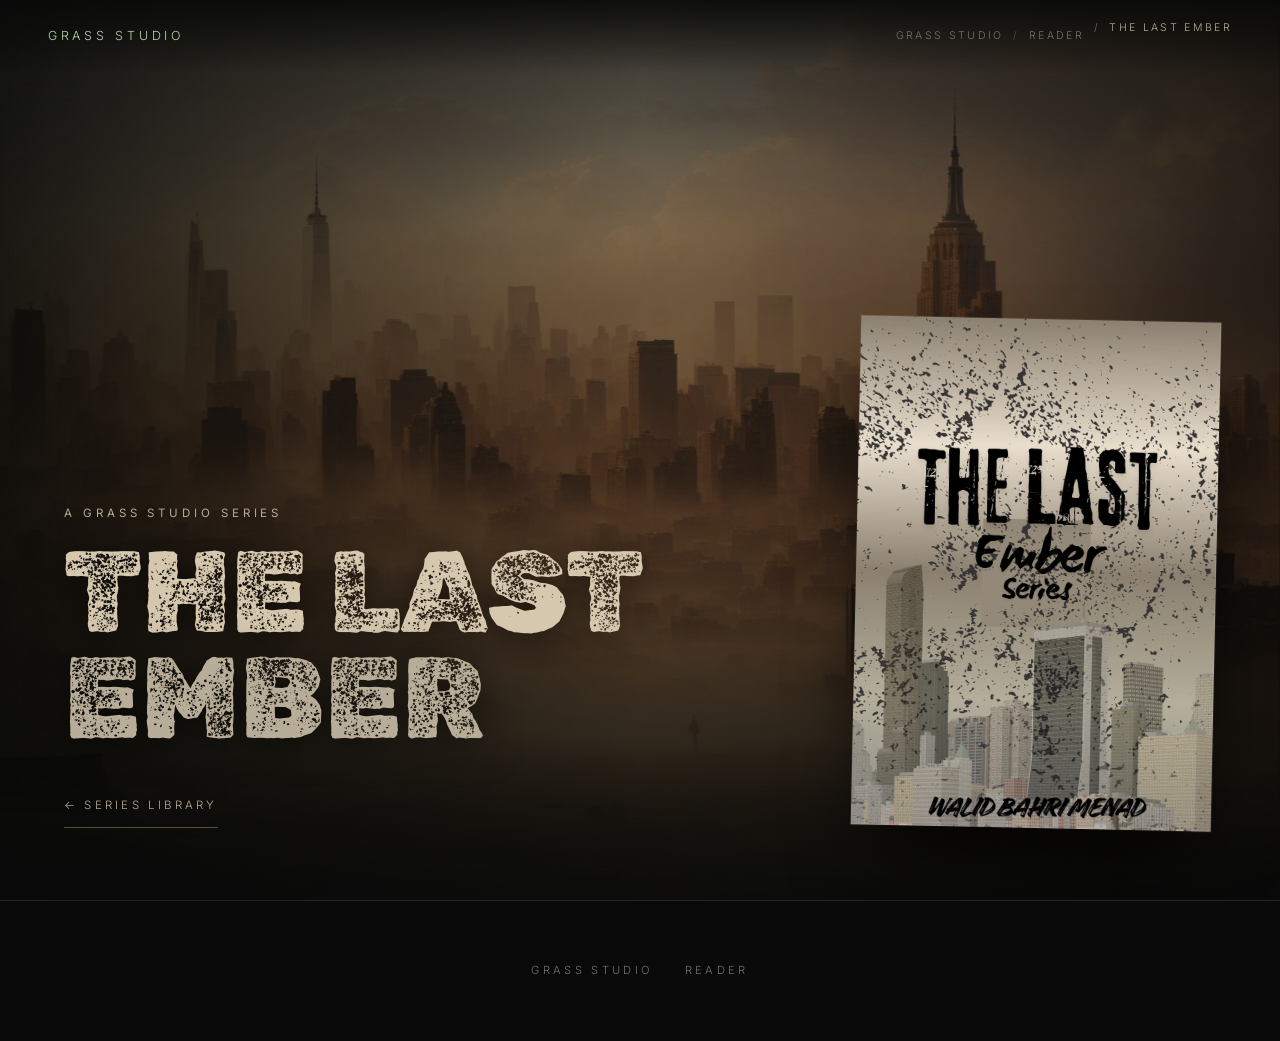
==== the-last-ember/index.html @ 10e845db "Add files via upload" ====
<!DOCTYPE html>
<html lang="en">
<head>
<meta charset="utf-8">
<meta name="viewport" content="width=device-width, initial-scale=1, viewport-fit=cover">
<title>The Last Ember — A Grass Studio Series</title>
<meta name="description" content="The Last Ember, a series by Grass Studio.">
<meta name="theme-color" content="#080908">
<link rel="preload" as="image" href="/the-last-ember/assets/the-last-ember-background-1536.jpg" imagesrcset="/the-last-ember/assets/the-last-ember-background-900.jpg 900w, /the-last-ember/assets/the-last-ember-background-1536.jpg 1536w" imagesizes="100vw">
<link href="https://fonts.googleapis.com/css2?family=Inter:wght@300;400;500&family=Rubik+Dirt&display=swap" rel="stylesheet">
<link rel="stylesheet" href="/the-last-ember/styles.css">
</head>
<body>
<header class="nav">
  <a class="brand" href="/#/select">Grass Studio</a>
  <nav aria-label="Breadcrumb">
    <ol class="crumbs">
      <li><a href="/#/select">Grass Studio</a></li>
      <li><a href="/#/reader">Reader</a></li>
      <li aria-current="page">The Last Ember</li>
    </ol>
  </nav>
</header>

<main>
  <section class="hero" aria-labelledby="title">
    <img class="hero-bg" src="/the-last-ember/assets/the-last-ember-background-1536.jpg"
         srcset="/the-last-ember/assets/the-last-ember-background-900.jpg 900w, /the-last-ember/assets/the-last-ember-background-1536.jpg 1536w"
         sizes="100vw" width="1536" height="1024" alt="" fetchpriority="high">
    <div class="shade" aria-hidden="true"></div>
    <div class="hero-inner">
      <div class="hero-text">
        <p class="label">A Grass Studio Series</p>
        <h1 id="title"><span>The Last</span> <span>Ember</span></h1>
        <a class="back" href="/#/reader">← Series library</a>
      </div>
      <figure class="cover">
        <img src="/the-last-ember/assets/the-last-ember-cover-900.webp" width="900" height="1273"
             alt="Official cover of The Last Ember series: distressed black title lettering over a dusty, desaturated city skyline.">
      </figure>
    </div>
  </section>

  <section class="world" id="world" hidden aria-labelledby="world-title">
    <h2 id="world-title" class="label">The World of The Last Ember</h2>
    <div id="synopsis"></div>
  </section>

  <section class="books" id="books" hidden aria-labelledby="books-title">
    <h2 id="books-title" class="label">The Books</h2>
    <ul id="book-list"></ul>
  </section>
</main>

<footer class="foot">
  <a href="/#/select">Grass Studio</a>
  <a href="/#/reader">Reader</a>
</footer>

<script src="/the-last-ember/content.js"></script>
<script src="/the-last-ember/script.js" defer></script>
</body>
</html>
---- the-last-ember/styles.css ----
:root{
  --charcoal:#151512;--black:#080908;--sepia:#B8AD98;--beige:#D5C8AF;--ash:#77736B;--warm:#A88C61;
  --display:"Rubik Dirt","Impact",system-ui,sans-serif;--sans:Inter,system-ui,sans-serif;
  --ease:cubic-bezier(.22,.7,.2,1);color-scheme:dark;
}
*,*::before,*::after{box-sizing:border-box}
html{scroll-padding-top:72px}
body{margin:0;background:var(--black);color:var(--beige);font-family:var(--sans);font-weight:300;line-height:1.7;overflow-x:hidden}
a{color:inherit;text-decoration:none}
:focus-visible{outline:2px solid var(--warm);outline-offset:4px}
.label{font-size:.72rem;letter-spacing:.34em;text-transform:uppercase;color:var(--sepia);font-weight:400;margin:0}

.nav{position:fixed;top:0;left:0;right:0;z-index:10;display:flex;justify-content:space-between;align-items:center;gap:1rem;
  padding:calc(env(safe-area-inset-top,0px) + 14px) clamp(16px,4vw,48px) 14px;background:linear-gradient(180deg,rgba(8,9,8,.85),transparent)}
.brand{font-size:.78rem;letter-spacing:.3em;text-transform:uppercase;color:#B7D6A5;min-height:44px;display:inline-flex;align-items:center}
.crumbs{list-style:none;margin:0;padding:0;display:flex;flex-wrap:wrap;gap:.2rem .6rem;font-size:.66rem;letter-spacing:.22em;text-transform:uppercase;color:var(--ash)}
.crumbs li+li::before{content:"/";margin-right:.6rem;opacity:.6}
.crumbs a{display:inline-block;padding:.5rem 0;transition:color .4s}
.crumbs a:hover{color:var(--beige)}
.crumbs [aria-current]{color:var(--sepia)}
@media(max-width:640px){.crumbs{display:none}}

.hero{position:relative;min-height:100vh;min-height:100svh;display:flex;align-items:flex-end;overflow:hidden;isolation:isolate}
.hero-bg{position:absolute;inset:-4% 0;width:100%;height:108%;object-fit:cover;object-position:68% 40%;z-index:-2;
  animation:reveal 2.8s var(--ease) both;will-change:transform}
@keyframes reveal{from{opacity:0;transform:scale(1.07)}to{opacity:1;transform:scale(1)}}
.shade{position:absolute;inset:0;z-index:-1;
  background:
    radial-gradient(ellipse 90% 80% at 55% 45%,transparent 35%,rgba(8,9,8,.75) 100%),
    linear-gradient(90deg,rgba(8,9,8,.88) 0%,rgba(21,21,18,.45) 50%,rgba(8,9,8,.55) 100%),
    linear-gradient(180deg,rgba(8,9,8,.45) 0%,transparent 25%,transparent 55%,var(--black) 100%)}
.hero-inner{width:100%;max-width:1280px;margin:0 auto;padding:clamp(96px,14vh,140px) clamp(20px,5vw,64px) clamp(40px,8vh,88px);
  display:grid;grid-template-columns:minmax(0,1fr) minmax(220px,360px);gap:clamp(24px,5vw,80px);align-items:end}
.hero-text{animation:fade 1.6s var(--ease) .9s both}
h1{font-family:var(--display);font-weight:400;text-transform:uppercase;line-height:.92;margin:1rem 0 2rem;color:var(--beige);
  font-size:clamp(2.6rem,9vw,7.2rem);text-shadow:0 4px 40px rgba(0,0,0,.7)}
h1 span{display:block}
h1 span+span{color:var(--sepia)}
.back{display:inline-flex;align-items:center;min-height:44px;font-size:.72rem;letter-spacing:.28em;text-transform:uppercase;color:var(--sepia);
  border-bottom:1px solid rgba(168,140,97,.5);transition:color .4s,border-color .4s}
.back:hover{color:var(--beige);border-color:var(--warm)}
.cover{margin:0;animation:rise 1.8s var(--ease) 1.2s both}
.cover img{display:block;width:100%;height:auto;aspect-ratio:1587/2245;object-fit:contain;
  box-shadow:0 40px 80px -20px rgba(0,0,0,.9),0 0 0 1px rgba(213,200,175,.08);transform:rotate(1.2deg)}
@keyframes fade{from{opacity:0;transform:translateY(10px)}to{opacity:1;transform:none}}
@keyframes rise{from{opacity:0;transform:translateY(40px)}to{opacity:1;transform:none}}
@media(max-width:820px){
  .hero{align-items:flex-start}
  .hero-inner{grid-template-columns:1fr;align-items:start;padding-top:96px}
  .hero-bg{object-position:72% 40%}
  .cover{max-width:300px;margin-bottom:1rem}
  .cover img{transform:none}
  h1{margin-bottom:1.4rem}
}

.world,.books{max-width:760px;margin:0 auto;padding:clamp(56px,10vw,120px) clamp(20px,5vw,32px);border-top:1px solid rgba(119,115,107,.25)}
.world p{margin:1.5rem 0 0;font-size:1.05rem;color:var(--beige)}
.books{max-width:1000px}
.books ul{list-style:none;margin:2rem 0 0;padding:0;display:grid;grid-template-columns:repeat(auto-fill,minmax(min(100%,200px),1fr));gap:32px}
.books img{display:block;width:100%;height:auto;object-fit:contain;box-shadow:0 30px 60px -25px #000}
.books h3{margin:.8rem 0 0;font-weight:400;font-size:1rem;color:var(--beige)}
.books p{margin:.2rem 0 0;font-size:.85rem;color:var(--ash)}

.foot{display:flex;justify-content:center;gap:2rem;padding:48px 20px calc(48px + env(safe-area-inset-bottom,0px));border-top:1px solid rgba(119,115,107,.25);
  font-size:.7rem;letter-spacing:.3em;text-transform:uppercase;color:var(--ash)}
.foot a{min-height:44px;display:inline-flex;align-items:center;transition:color .4s}
.foot a:hover{color:#B7D6A5}

@media(prefers-reduced-motion:reduce){
  *,*::before,*::after{animation:none!important;transition:none!important}
}
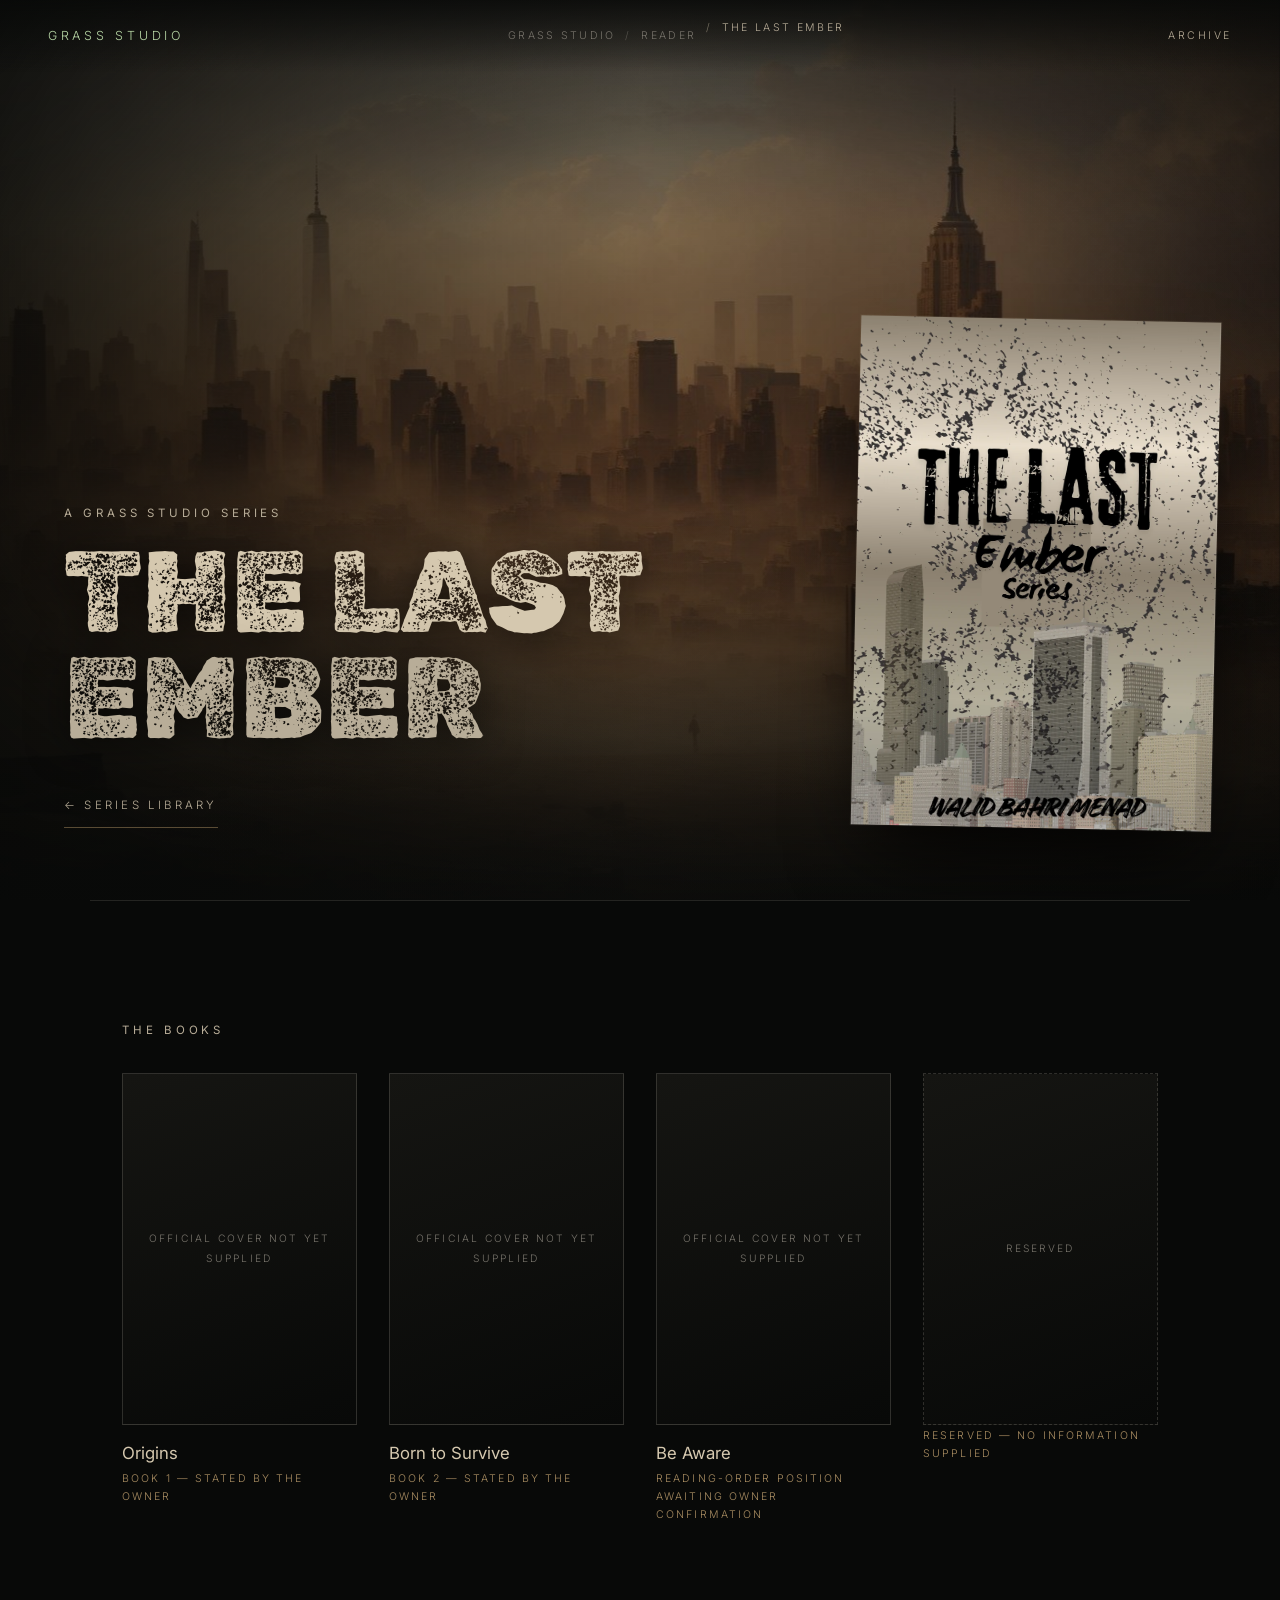
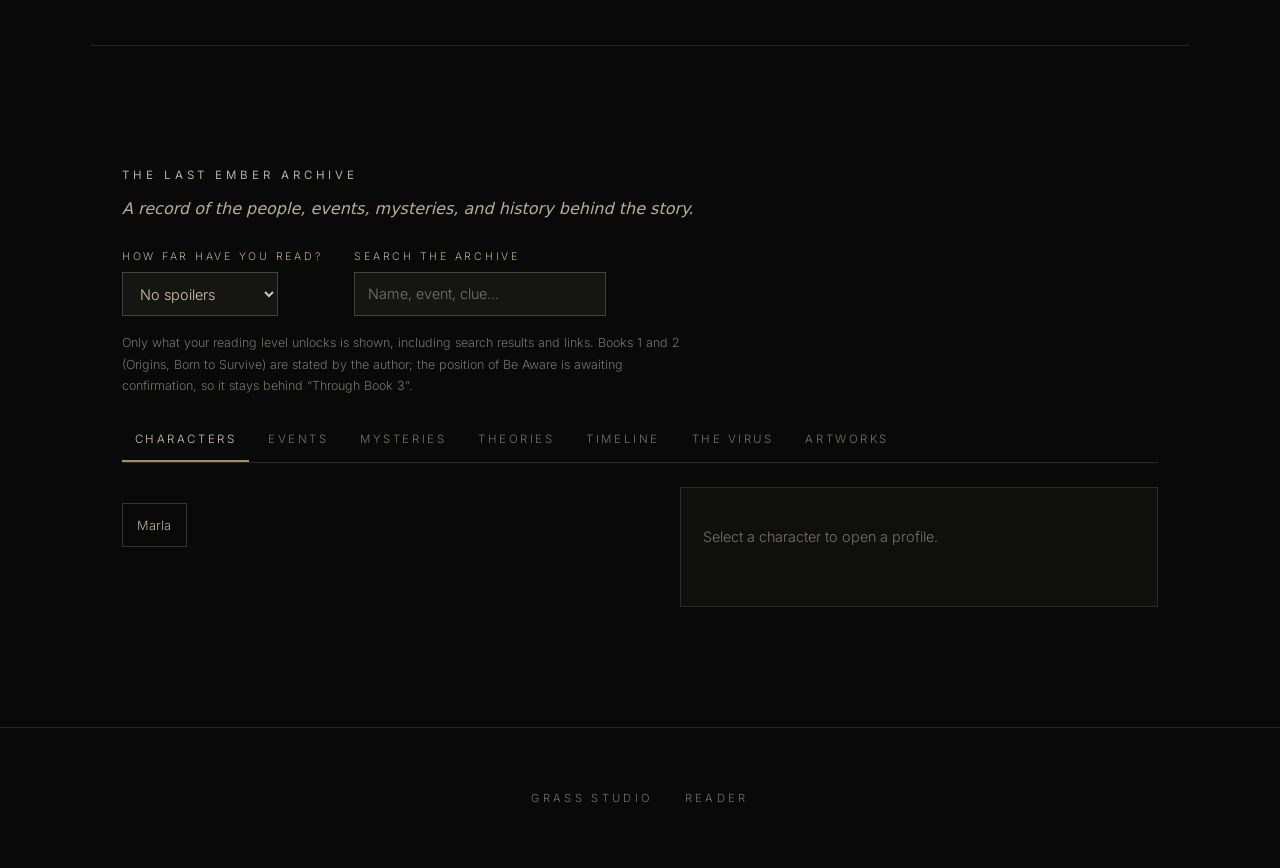
==== commit e988d402: "Add files via upload" ====
--- a/the-last-ember/index.html
+++ b/the-last-ember/index.html
@@ -9,6 +9,7 @@
 <link rel="preload" as="image" href="/the-last-ember/assets/the-last-ember-background-1536.jpg" imagesrcset="/the-last-ember/assets/the-last-ember-background-900.jpg 900w, /the-last-ember/assets/the-last-ember-background-1536.jpg 1536w" imagesizes="100vw">
 <link href="https://fonts.googleapis.com/css2?family=Inter:wght@300;400;500&family=Rubik+Dirt&display=swap" rel="stylesheet">
 <link rel="stylesheet" href="/the-last-ember/styles.css">
+<link rel="stylesheet" href="/the-last-ember/archive/archive.css">
 </head>
 <body>
 <header class="nav">
@@ -20,6 +21,7 @@
       <li aria-current="page">The Last Ember</li>
     </ol>
   </nav>
+  <a class="arch-link" href="#archive">Archive</a>
 </header>
 
 <main>
@@ -46,9 +48,21 @@
     <div id="synopsis"></div>
   </section>
 
-  <section class="books" id="books" hidden aria-labelledby="books-title">
+  <section class="books" id="books" aria-labelledby="books-title">
     <h2 id="books-title" class="label">The Books</h2>
-    <ul id="book-list"></ul>
+    <ul class="books-grid" id="book-list"></ul>
+  </section>
+
+  <section class="archive" id="archive" aria-labelledby="archive-title">
+    <h2 id="archive-title" class="label">The Last Ember Archive</h2>
+    <p class="archive-sub">A record of the people, events, mysteries, and history behind the story.</p>
+    <div class="arch-bar">
+      <div><label for="arch-level">How far have you read?</label><select id="arch-level"></select></div>
+      <div id="arch-search"><label for="arch-q">Search the archive</label><input id="arch-q" type="search" autocomplete="off" placeholder="Name, event, clue…"></div>
+    </div>
+    <p class="arch-note">Only what your reading level unlocks is shown, including search results and links. Books 1 and 2 (Origins, Born to Survive) are stated by the author; the position of Be Aware is awaiting confirmation, so it stays behind “Through Book 3”.</p>
+    <div class="arch-tabs" id="arch-tabs" role="tablist" aria-label="Archive categories"></div>
+    <div id="arch-panel"></div>
   </section>
 </main>
 
@@ -57,7 +71,16 @@
   <a href="/#/reader">Reader</a>
 </footer>
 
-<script src="/the-last-ember/content.js"></script>
+<script src="/the-last-ember/series-content.js"></script>
+<script src="/the-last-ember/archive/spoilers.js"></script>
+<script src="/the-last-ember/archive/characters.js"></script>
+<script src="/the-last-ember/archive/events.js"></script>
+<script src="/the-last-ember/archive/mysteries.js"></script>
+<script src="/the-last-ember/archive/theories.js"></script>
+<script src="/the-last-ember/archive/timeline.js"></script>
+<script src="/the-last-ember/archive/virus.js"></script>
+<script src="/the-last-ember/archive/artworks.js"></script>
 <script src="/the-last-ember/script.js" defer></script>
+<script src="/the-last-ember/archive/archive.js" defer></script>
 </body>
 </html>
--- a/the-last-ember/styles.css
+++ b/the-last-ember/styles.css
@@ -53,7 +53,7 @@
   h1{margin-bottom:1.4rem}
 }
 
-.world,.books{max-width:760px;margin:0 auto;padding:clamp(56px,10vw,120px) clamp(20px,5vw,32px);border-top:1px solid rgba(119,115,107,.25)}
+.world,.books,.archive{max-width:760px;margin:0 auto;padding:clamp(56px,10vw,120px) clamp(20px,5vw,32px);border-top:1px solid rgba(119,115,107,.25)}
 .world p{margin:1.5rem 0 0;font-size:1.05rem;color:var(--beige)}
 .books{max-width:1000px}
 .books ul{list-style:none;margin:2rem 0 0;padding:0;display:grid;grid-template-columns:repeat(auto-fill,minmax(min(100%,200px),1fr));gap:32px}
--- a/the-last-ember/archive/archive.css
+++ b/the-last-ember/archive/archive.css
@@ -0,0 +1,57 @@
+/* Archive + books styles. Uses the page tokens from /the-last-ember/styles.css. */
+.books,.archive{max-width:1100px}
+.books h2,.archive h2{margin:0 0 .6rem}
+.books-grid{list-style:none;margin:2rem 0 0;padding:0;display:grid;grid-template-columns:repeat(auto-fill,minmax(min(100%,220px),1fr));gap:28px}
+.book .frame{aspect-ratio:2/3;display:grid;place-items:center;text-align:center;padding:1rem;border:1px solid rgba(119,115,107,.35);background:linear-gradient(160deg,var(--charcoal),var(--black));font-size:.64rem;letter-spacing:.22em;text-transform:uppercase;color:var(--ash);line-height:1.9}
+.book .frame img{width:100%;height:100%;object-fit:contain;display:block}
+.book.reserved .frame{border-style:dashed}
+.book h3{margin:.9rem 0 .1rem;font-weight:400;font-size:1.05rem;color:var(--beige)}
+.book p{margin:.1rem 0;font-size:.78rem;color:var(--ash)}
+.book .pos{color:var(--warm);letter-spacing:.2em;text-transform:uppercase;font-size:.66rem}
+.archive-sub{color:var(--sepia);font-style:italic;margin:.4rem 0 1.6rem}
+.arch-bar{display:flex;flex-wrap:wrap;gap:1rem 2rem;align-items:flex-end;margin-bottom:1rem}
+.arch-bar label{display:block;font-size:.66rem;letter-spacing:.26em;text-transform:uppercase;color:var(--sepia);margin-bottom:.4rem}
+.arch-bar select,.arch-bar input{min-height:44px;background:var(--charcoal);color:var(--beige);border:1px solid rgba(119,115,107,.5);padding:.5rem .8rem;font:inherit;font-size:.9rem;border-radius:0;max-width:100%}
+.arch-note{font-size:.78rem;color:var(--ash);max-width:70ch;margin:.2rem 0 1.4rem}
+.arch-tabs{display:flex;flex-wrap:wrap;gap:.4rem;border-bottom:1px solid rgba(119,115,107,.3);margin-bottom:1.5rem}
+.arch-tabs button{min-height:44px;background:none;border:0;border-bottom:2px solid transparent;color:var(--ash);font:inherit;font-size:.72rem;letter-spacing:.22em;text-transform:uppercase;padding:.5rem .8rem;cursor:pointer;transition:color .3s,border-color .3s}
+.arch-tabs button:hover{color:var(--beige)}
+.arch-tabs button.on{color:var(--beige);border-color:var(--warm)}
+.arch-card{border:1px solid rgba(119,115,107,.28);margin-bottom:10px;background:rgba(21,21,18,.55)}
+.arch-card summary{cursor:pointer;padding:1rem 1.2rem;display:flex;flex-wrap:wrap;justify-content:space-between;gap:.3rem 1rem;list-style:none;min-height:44px}
+.arch-card summary::-webkit-details-marker{display:none}
+.arch-title{color:var(--beige);font-size:1rem}
+.arch-blurb{color:var(--warm);font-size:.66rem;letter-spacing:.2em;text-transform:uppercase;align-self:center}
+.arch-body{padding:0 1.2rem 1.2rem;font-size:.92rem}
+.arch-body h4,.arch-relations h4{margin:1.1rem 0 .3rem;font-size:.66rem;letter-spacing:.26em;text-transform:uppercase;color:var(--sepia);font-weight:400}
+.arch-facts{margin:.3rem 0;padding-left:1.1rem}.arch-facts li{margin:.35rem 0;color:var(--beige)}
+.arch-src,.arch-meta,.arch-marker,.arch-books,.arch-aka{font-size:.72rem;color:var(--ash);margin:.7rem 0 0}
+.arch-status{font-size:.7rem;letter-spacing:.18em;text-transform:uppercase;color:var(--warm);margin:.2rem 0 .6rem}
+.arch-rel{margin:.7rem 0 0;font-size:.8rem;color:var(--ash)}
+.arch-link-btn{background:none;border:0;border-bottom:1px solid rgba(168,140,97,.5);color:var(--sepia);font:inherit;font-size:.8rem;padding:.35rem 0;margin:0 .9rem 0 0;cursor:pointer;min-height:32px}
+.arch-link-btn:hover{color:var(--beige)}
+.arch-empty,.arch-void p{color:var(--ash);font-size:.9rem}
+.arch-void{border:1px dashed rgba(119,115,107,.4);padding:3rem 1.5rem;text-align:center}
+.arch-void-title{letter-spacing:.4em;color:var(--sepia)!important;font-size:.8rem!important}
+.arch-chars{display:grid;grid-template-columns:minmax(0,1.1fr) minmax(0,1fr);gap:2rem;align-items:start}
+.arch-wheel{width:100%;height:auto;max-height:560px;display:block}
+.wl{stroke:rgba(119,115,107,.35);stroke-width:1}.wl.hot{stroke:var(--warm);stroke-width:1.6}
+.wn{cursor:pointer}.wn circle{fill:var(--charcoal);stroke:var(--sepia);stroke-width:1.5;transition:fill .3s}
+.wn text{fill:var(--ash);font-size:11px;letter-spacing:.05em}
+.wn:hover circle,.wn.on circle{fill:var(--warm)}.wn:hover text,.wn.on text{fill:var(--beige)}
+.wn:focus-visible{outline:none}.wn:focus-visible circle{stroke:var(--beige);stroke-width:3}
+.arch-list{list-style:none;margin:1rem 0 0;padding:0;display:flex;flex-wrap:wrap;gap:.4rem}
+.arch-pick{min-height:44px;background:none;border:1px solid rgba(119,115,107,.4);color:var(--sepia);font:inherit;font-size:.8rem;padding:.4rem .9rem;cursor:pointer}
+.arch-pick:hover,.arch-pick.on{border-color:var(--warm);color:var(--beige)}
+.arch-profile{border:1px solid rgba(119,115,107,.28);padding:1.4rem;background:rgba(21,21,18,.55);min-height:120px}
+.arch-profile h3{margin:0 0 .2rem;font-weight:400;font-size:1.6rem;color:var(--beige)}
+.arch-role{color:var(--warm);font-size:.7rem;letter-spacing:.16em;text-transform:uppercase;margin:0 0 .8rem}
+.arch-relations ul{list-style:none;margin:0;padding:0}.arch-relations li{margin:.25rem 0;font-size:.85rem;color:var(--ash)}
+.arch-timeline{list-style:none;margin:0;padding:0 0 0 1.4rem;border-left:1px solid rgba(168,140,97,.45)}
+.arch-timeline li{position:relative;padding:0 0 1.6rem 1rem}
+.arch-timeline li::before{content:"";position:absolute;left:-1.4rem;top:.35rem;width:9px;height:9px;margin-left:-4px;background:var(--black);border:1px solid var(--warm);border-radius:50%}
+.arch-timeline h3{margin:.2rem 0;font-weight:400;font-size:1.05rem;color:var(--beige)}
+.arch-timeline p{margin:.2rem 0;font-size:.88rem;color:var(--sepia)}
+.arch-timeline .arch-marker,.arch-timeline .arch-src{color:var(--ash)}
+.nav .arch-link{font-size:.66rem;letter-spacing:.24em;text-transform:uppercase;color:var(--sepia);min-height:44px;display:inline-flex;align-items:center}
+@media(max-width:820px){.arch-chars{grid-template-columns:1fr}.arch-wheel{display:none}}
